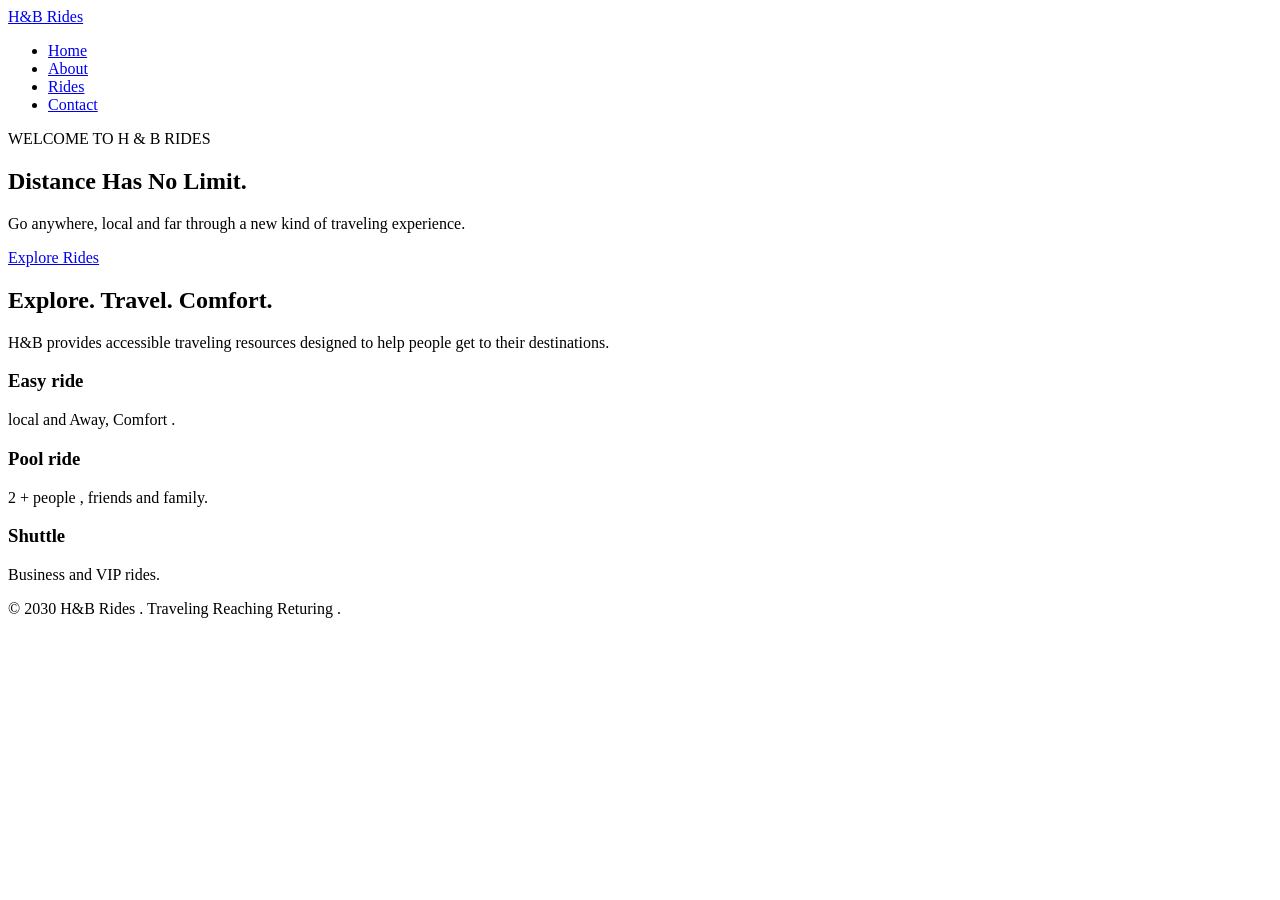
==== index.html @ 8746eea6 "Add files via upload" ====
<!DOCTYPE html>
<html lang="en">
<head>
    <meta charset="UTF-8">
    <meta name="viewport" content="width=device-width, initial-scale=1.0">

    <title> H&B Rides | Home</title>

    <link rel="stylesheet" href="styles.css">
</head>

<body>

    <header>
        <nav class="navbar">

            <a href="index.html" class="logo">H&B Rides</a>

            <ul class="nav-links">
                <li><a href="index.html">Home</a></li>
                <li><a href="about.html">About</a></li>
                <li><a href="courses.html">Rides</a></li>
                <li><a href="contact.html">Contact</a></li>
            </ul>

        </nav>
    </header>


    <main>

        <section class="hero">

            <div class="hero-text">
                <p class="small-heading">WELCOME TO H & B RIDES </p>

                <h1>
                    Distance
                    <span>Has No Limit.</span>
                </h1>

                <p>
                    Go anywhere, local and far
                    through a new kind of traveling experience.
                </p>

                <a href="rides.html" class="button">
                    Explore Rides
                </a>
            </div>

        </section>


        <section class="section">

            <h2>Explore. Travel. Comfort.</h2>

            <p class="section-intro">
                H&B provides accessible traveling resources
                designed to help people get to their destinations.
            </p>


            <div class="cards">

                <div class="card">
                    <h3>Easy ride</h3>
                    <p>
                        local and Away, Comfort .
                    </p>
                </div>

                <div class="card">
                    <h3>Pool ride</h3>
                    <p>
                        2 + people , friends and family.
                    </p>
                </div>

                <div class="card">
                    <h3>Shuttle</h3>
                    <p>
                        Business and VIP rides.
                    </p>
                </div>

            </div>

        </section>

    </main>


    <footer>
        <p>© 2030 H&B Rides . Traveling Reaching Returing .</p>
    </footer>

</body>
</html>
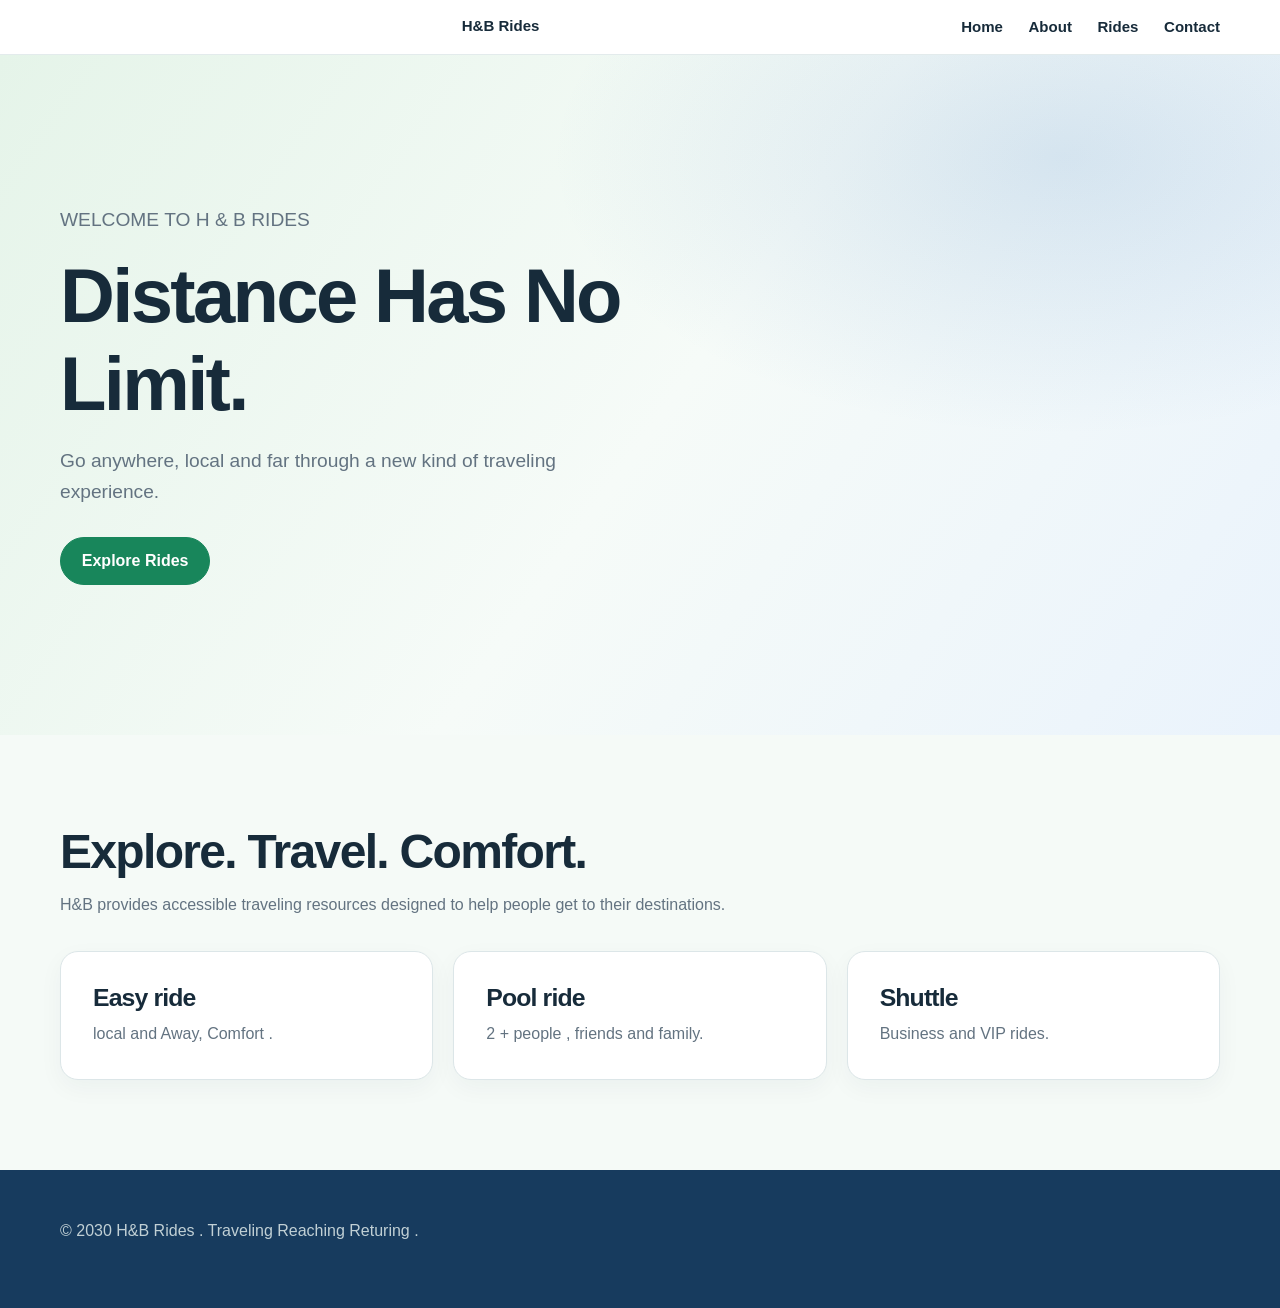
==== commit c8188e15: "Update index.html" ====
--- a/index.html
+++ b/index.html
@@ -6,7 +6,7 @@
 
     <title> H&B Rides | Home</title>
 
-    <link rel="stylesheet" href="styles.css">
+    <link rel="stylesheet" href="STYLES.css">
 </head>
 
 <body>
@@ -97,4 +97,4 @@
     </footer>
 
 </body>
-</html>+</html>
--- a/STYLES.css
+++ b/STYLES.css
@@ -0,0 +1,302 @@
+/* H&B Rides — warm, confident travel styling */
+@import url('https://fonts.googleapis.com/css2?family=DM+Sans:wght@400;500;600;700&family=Manrope:wght@500;600;700;800&display=swap');
+
+:root {
+  color-scheme: light;
+  --ink: #172b3a;
+  --muted: #637381;
+  --brand: #18865b;
+  --brand-dark: #116143;
+  --brand-soft: #e7f4eb;
+  --accent: #3979bd;
+  --paper: #ffffff;
+  --canvas: #f5faf7;
+  --line: #dce6e8;
+  --shadow: 0 18px 48px rgba(23, 43, 58, .10);
+  --radius: 18px;
+  --content: 1160px;
+}
+
+*, *::before, *::after { box-sizing: border-box; }
+html { scroll-behavior: smooth; }
+
+body {
+  margin: 0;
+  color: var(--ink);
+  background: var(--canvas);
+  font-family: 'DM Sans', 'Segoe UI', sans-serif;
+  font-size: 16px;
+  line-height: 1.65;
+  -webkit-font-smoothing: antialiased;
+}
+
+img { display: block; max-width: 100%; height: auto; }
+a { color: var(--brand-dark); text-decoration-thickness: .08em; text-underline-offset: .18em; }
+a:hover { color: var(--brand); }
+button, input, select, textarea { font: inherit; }
+button, [type="submit"], [type="button"] { cursor: pointer; }
+:focus-visible { outline: 3px solid var(--accent); outline-offset: 3px; }
+
+h1, h2, h3, h4, h5, h6 {
+  margin: 0 0 .65em;
+  color: var(--ink);
+  font-family: 'Manrope', 'Segoe UI', sans-serif;
+  font-weight: 800;
+  line-height: 1.15;
+  letter-spacing: -.035em;
+}
+
+h1 { font-size: clamp(2.45rem, 6vw, 4.75rem); }
+h2 { font-size: clamp(1.8rem, 4vw, 3rem); }
+h3 { font-size: clamp(1.2rem, 2.2vw, 1.55rem); }
+p { margin: 0 0 1rem; }
+
+/* Shared page width and common site regions */
+header, nav, main, footer, section, article, aside { min-width: 0; }
+header, nav, footer { width: 100%; }
+
+header {
+  position: relative;
+  z-index: 5;
+  padding: .85rem max(1.25rem, calc((100% - var(--content)) / 2));
+  background: var(--paper);
+  border-bottom: 1px solid rgba(220, 230, 232, .8);
+}
+
+header > *, nav > *, footer > * {
+  max-width: var(--content);
+  margin-left: auto;
+  margin-right: auto;
+}
+
+nav {
+  display: flex;
+  align-items: center;
+  justify-content: space-between;
+  gap: 1.25rem;
+}
+
+nav ul, .nav-links, .navigation, .navbar-nav {
+  display: flex;
+  align-items: center;
+  gap: clamp(.75rem, 2vw, 1.75rem);
+  padding: 0;
+  margin: 0;
+  list-style: none;
+}
+
+nav a, .nav-links a, .navigation a, .navbar-nav a {
+  color: var(--ink);
+  font-size: .94rem;
+  font-weight: 700;
+  text-decoration: none;
+}
+
+nav a:hover, .nav-links a:hover, .navigation a:hover, .navbar-nav a:hover {
+  color: var(--brand);
+}
+
+main { overflow: clip; }
+
+section {
+  padding: clamp(3.5rem, 7vw, 6rem) max(1.25rem, calc((100% - var(--content)) / 2));
+}
+
+section > h2, section > h3, section > p { max-width: 760px; }
+section > h2 { margin-bottom: .8rem; }
+section > p { color: var(--muted); }
+
+/* Hero: supports either a .hero section or a first-page banner */
+.hero, .hero-section, .banner, .home-hero {
+  position: relative;
+  display: grid;
+  grid-template-columns: minmax(0, 1.08fr) minmax(280px, .92fr);
+  align-items: center;
+  gap: clamp(2rem, 5vw, 5rem);
+  min-height: min(680px, 78vh);
+  padding-top: clamp(4rem, 9vw, 7.5rem);
+  padding-bottom: clamp(4rem, 9vw, 7.5rem);
+  background:
+    radial-gradient(ellipse at 83% 15%, rgba(57, 121, 189, .16), transparent 34%),
+    linear-gradient(125deg, #e5f4e9 0%, #f6fbf8 52%, #eaf3fc 100%);
+}
+
+.hero h1, .hero-section h1, .banner h1, .home-hero h1 {
+  max-width: 760px;
+  margin-bottom: 1.1rem;
+}
+
+.hero p, .hero-section p, .banner p, .home-hero p {
+  max-width: 620px;
+  color: var(--muted);
+  font-size: clamp(1.05rem, 1.8vw, 1.2rem);
+}
+
+.hero img, .hero-section img, .banner img, .home-hero img {
+  width: 100%;
+  border-radius: 28px;
+  box-shadow: var(--shadow);
+  object-fit: cover;
+}
+
+.hero .button, .hero .btn, .hero a.button,
+.hero-section .button, .hero-section .btn,
+.banner .button, .banner .btn, .home-hero .button, .home-hero .btn {
+  margin-top: .8rem;
+}
+
+/* Buttons and calls to action */
+.button, .btn, button, input[type="submit"] {
+  display: inline-flex;
+  align-items: center;
+  justify-content: center;
+  min-height: 48px;
+  padding: .78rem 1.3rem;
+  border: 1px solid var(--brand);
+  border-radius: 999px;
+  background: var(--brand);
+  color: #fff;
+  font-weight: 700;
+  line-height: 1.2;
+  text-align: center;
+  text-decoration: none;
+  transition: transform .18s ease, background-color .18s ease, box-shadow .18s ease;
+}
+
+.button:hover, .btn:hover, button:hover, input[type="submit"]:hover {
+  transform: translateY(-2px);
+  background: var(--brand-dark);
+  color: #fff;
+  box-shadow: 0 10px 22px rgba(24, 134, 91, .2);
+}
+
+.button-secondary, .btn-secondary {
+  border-color: var(--line);
+  background: #fff;
+  color: var(--ink);
+}
+
+.button-secondary:hover, .btn-secondary:hover {
+  border-color: var(--brand);
+  background: var(--brand-soft);
+  color: var(--brand-dark);
+}
+
+/* Cards, service lists, and feature grids */
+.cards, .card-grid, .services, .service-list, .features, .feature-grid {
+  display: grid;
+  grid-template-columns: repeat(3, minmax(0, 1fr));
+  gap: 1.25rem;
+  margin-top: 2rem;
+}
+
+.card, .service-card, .feature-card, article {
+  padding: clamp(1.25rem, 3vw, 2rem);
+  border: 1px solid var(--line);
+  border-radius: var(--radius);
+  background: var(--paper);
+  box-shadow: 0 8px 24px rgba(23, 43, 58, .045);
+}
+
+.card h3, .service-card h3, .feature-card h3 { margin-bottom: .55rem; }
+.card p, .service-card p, .feature-card p { margin-bottom: 0; color: var(--muted); }
+
+.card img, .service-card img, .feature-card img {
+  width: 100%;
+  margin-bottom: 1rem;
+  border-radius: 12px;
+  object-fit: cover;
+}
+
+/* Booking/contact forms */
+form, .booking-form, .contact-form {
+  width: min(100%, 760px);
+  padding: clamp(1.25rem, 4vw, 2.25rem);
+  border: 1px solid var(--line);
+  border-radius: var(--radius);
+  background: var(--paper);
+  box-shadow: var(--shadow);
+}
+
+label { display: block; margin-bottom: .35rem; color: var(--ink); font-weight: 700; }
+
+input:not([type="submit"]):not([type="checkbox"]):not([type="radio"]),
+select, textarea {
+  width: 100%;
+  min-height: 48px;
+  margin: 0 0 1rem;
+  padding: .75rem .9rem;
+  border: 1px solid #c8d5d8;
+  border-radius: 10px;
+  background: #fff;
+  color: var(--ink);
+}
+
+textarea { min-height: 140px; resize: vertical; }
+input::placeholder, textarea::placeholder { color: #84939c; }
+
+input:focus, select:focus, textarea:focus {
+  border-color: var(--brand);
+  outline: 3px solid rgba(24, 134, 91, .14);
+}
+
+form button, form .button, form .btn, form input[type="submit"] {
+  margin-top: .25rem;
+}
+
+/* Footer */
+footer {
+  padding: 3rem max(1.25rem, calc((100% - var(--content)) / 2));
+  background: #173b5e;
+  color: #e8f0f2;
+}
+
+footer h2, footer h3, footer h4 { color: #fff; }
+footer a { color: #bfe9e7; }
+footer a:hover { color: #fff; }
+footer p { color: #c1d0d5; }
+
+@media (max-width: 800px) {
+  header { padding-left: 1rem; padding-right: 1rem; }
+  nav { align-items: flex-start; flex-wrap: wrap; }
+
+  nav ul, .nav-links, .navigation, .navbar-nav {
+    flex-wrap: wrap;
+    gap: .65rem 1rem;
+  }
+
+  section { padding-left: 1.25rem; padding-right: 1.25rem; }
+
+  .hero, .hero-section, .banner, .home-hero {
+    grid-template-columns: 1fr;
+    min-height: auto;
+  }
+
+  .hero img, .hero-section img, .banner img, .home-hero img {
+    max-height: 360px;
+  }
+
+  .cards, .card-grid, .services, .service-list, .features, .feature-grid {
+    grid-template-columns: repeat(2, minmax(0, 1fr));
+  }
+}
+
+@media (max-width: 520px) {
+  body { font-size: 15px; }
+
+  .cards, .card-grid, .services, .service-list, .features, .feature-grid {
+    grid-template-columns: 1fr;
+  }
+
+  .button, .btn { width: 100%; }
+  form, .booking-form, .contact-form { padding: 1.15rem; }
+}
+
+@media (prefers-reduced-motion: reduce) {
+  html { scroll-behavior: auto; }
+
+  *, *::before, *::after {
+    transition-duration: .01ms !important;
+    animation-duration: .01ms !important;
+  }
+}
